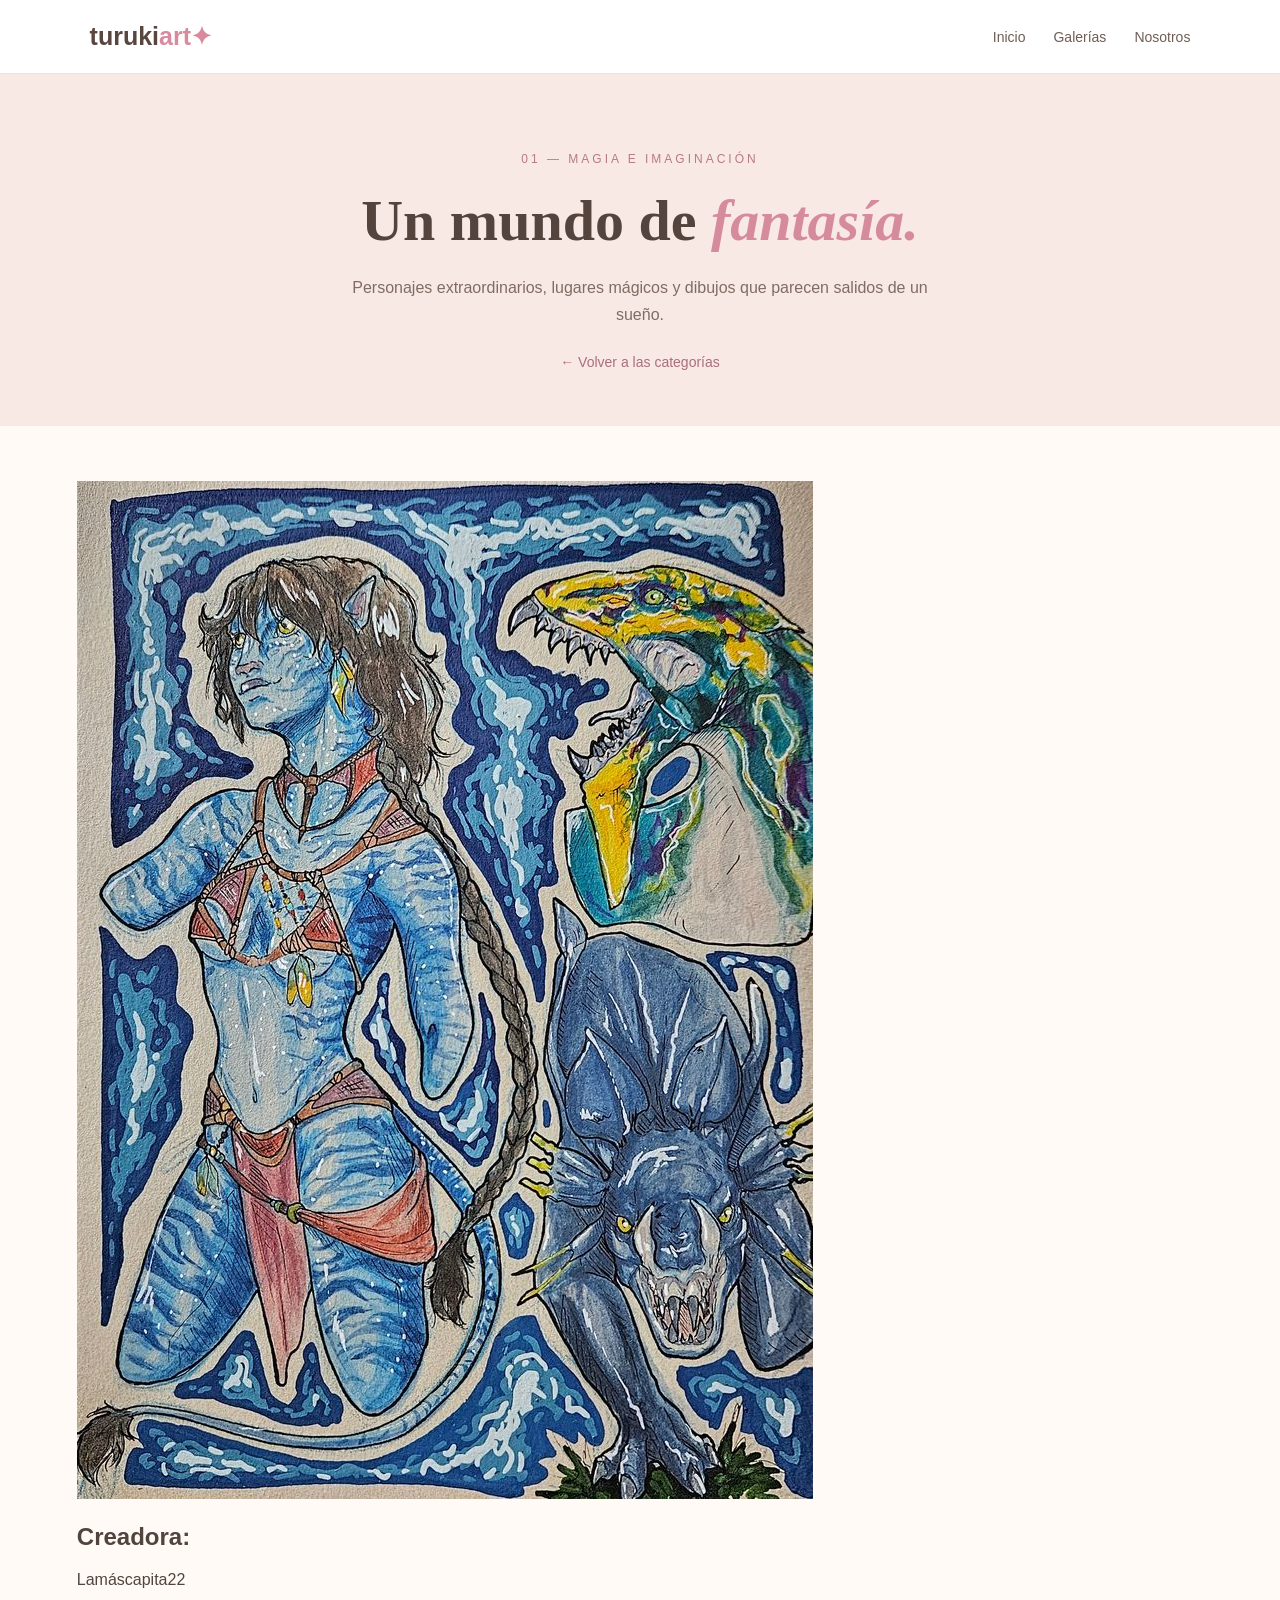
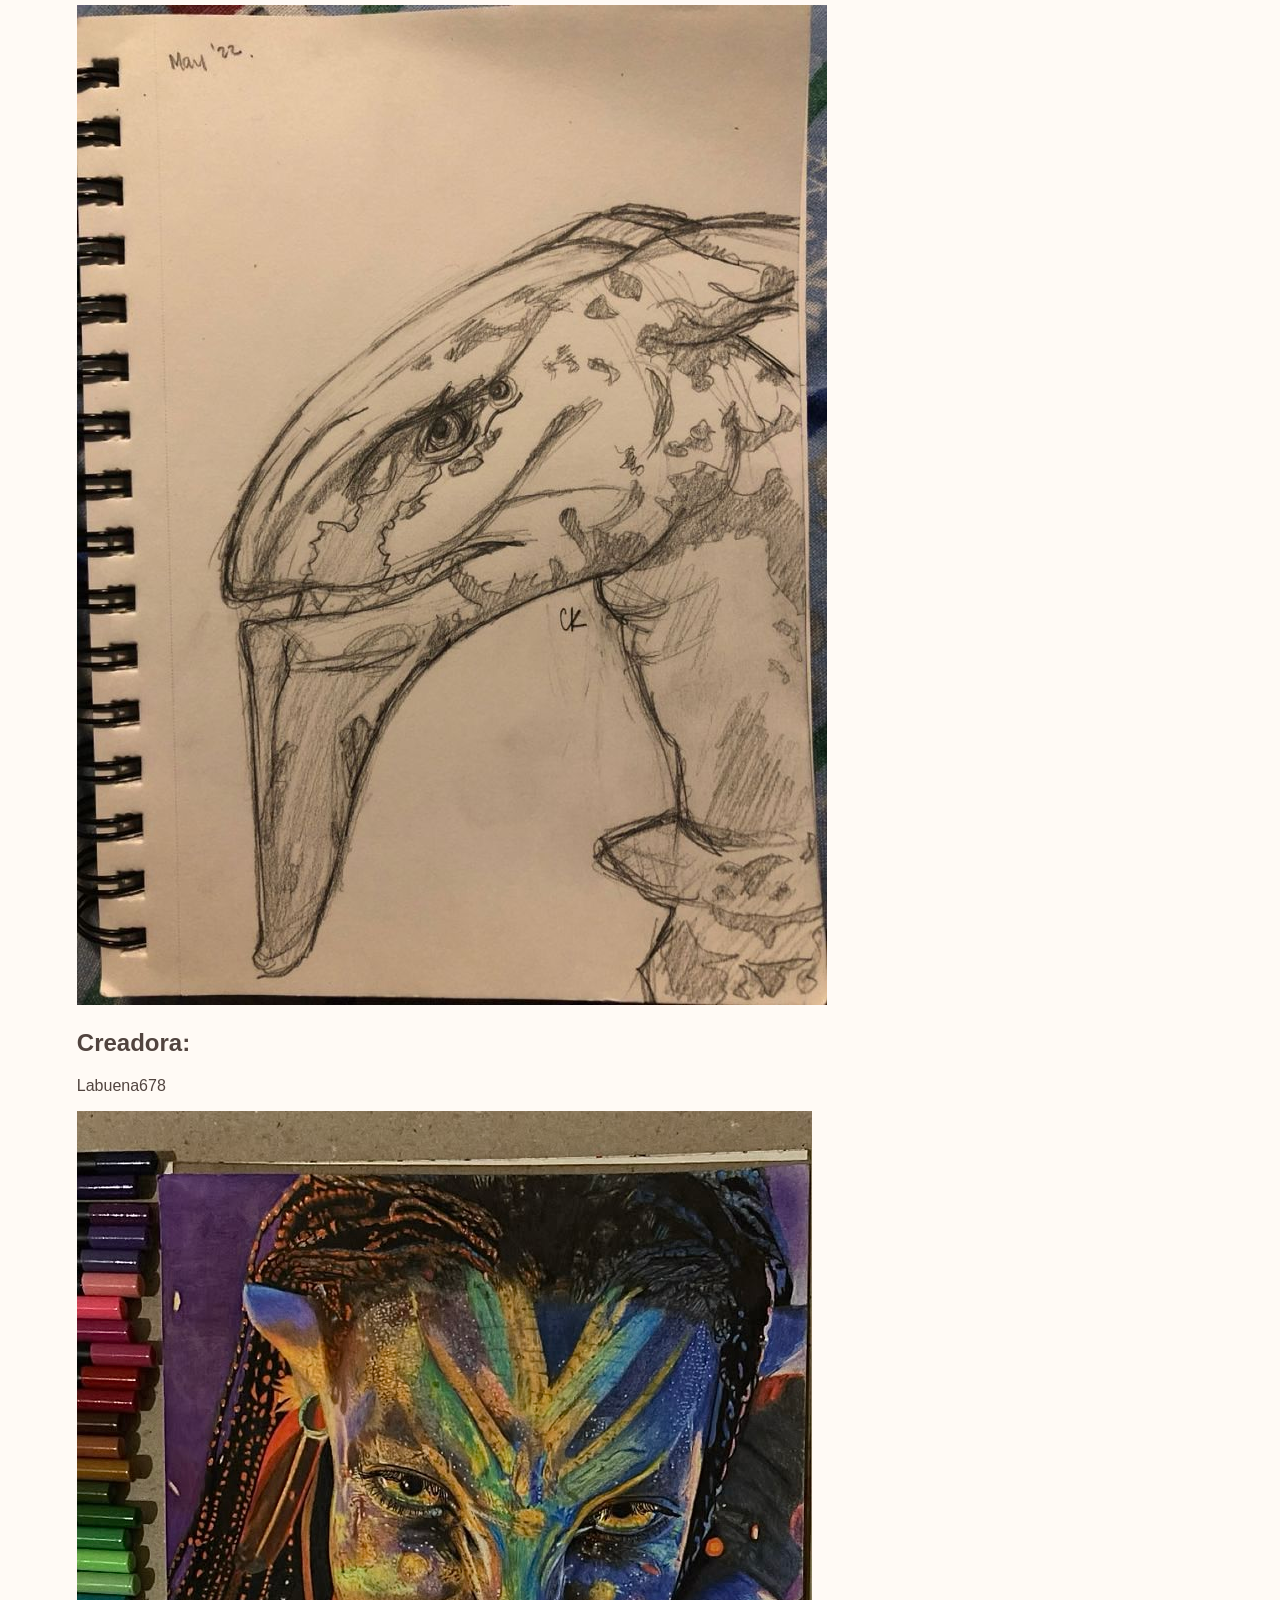
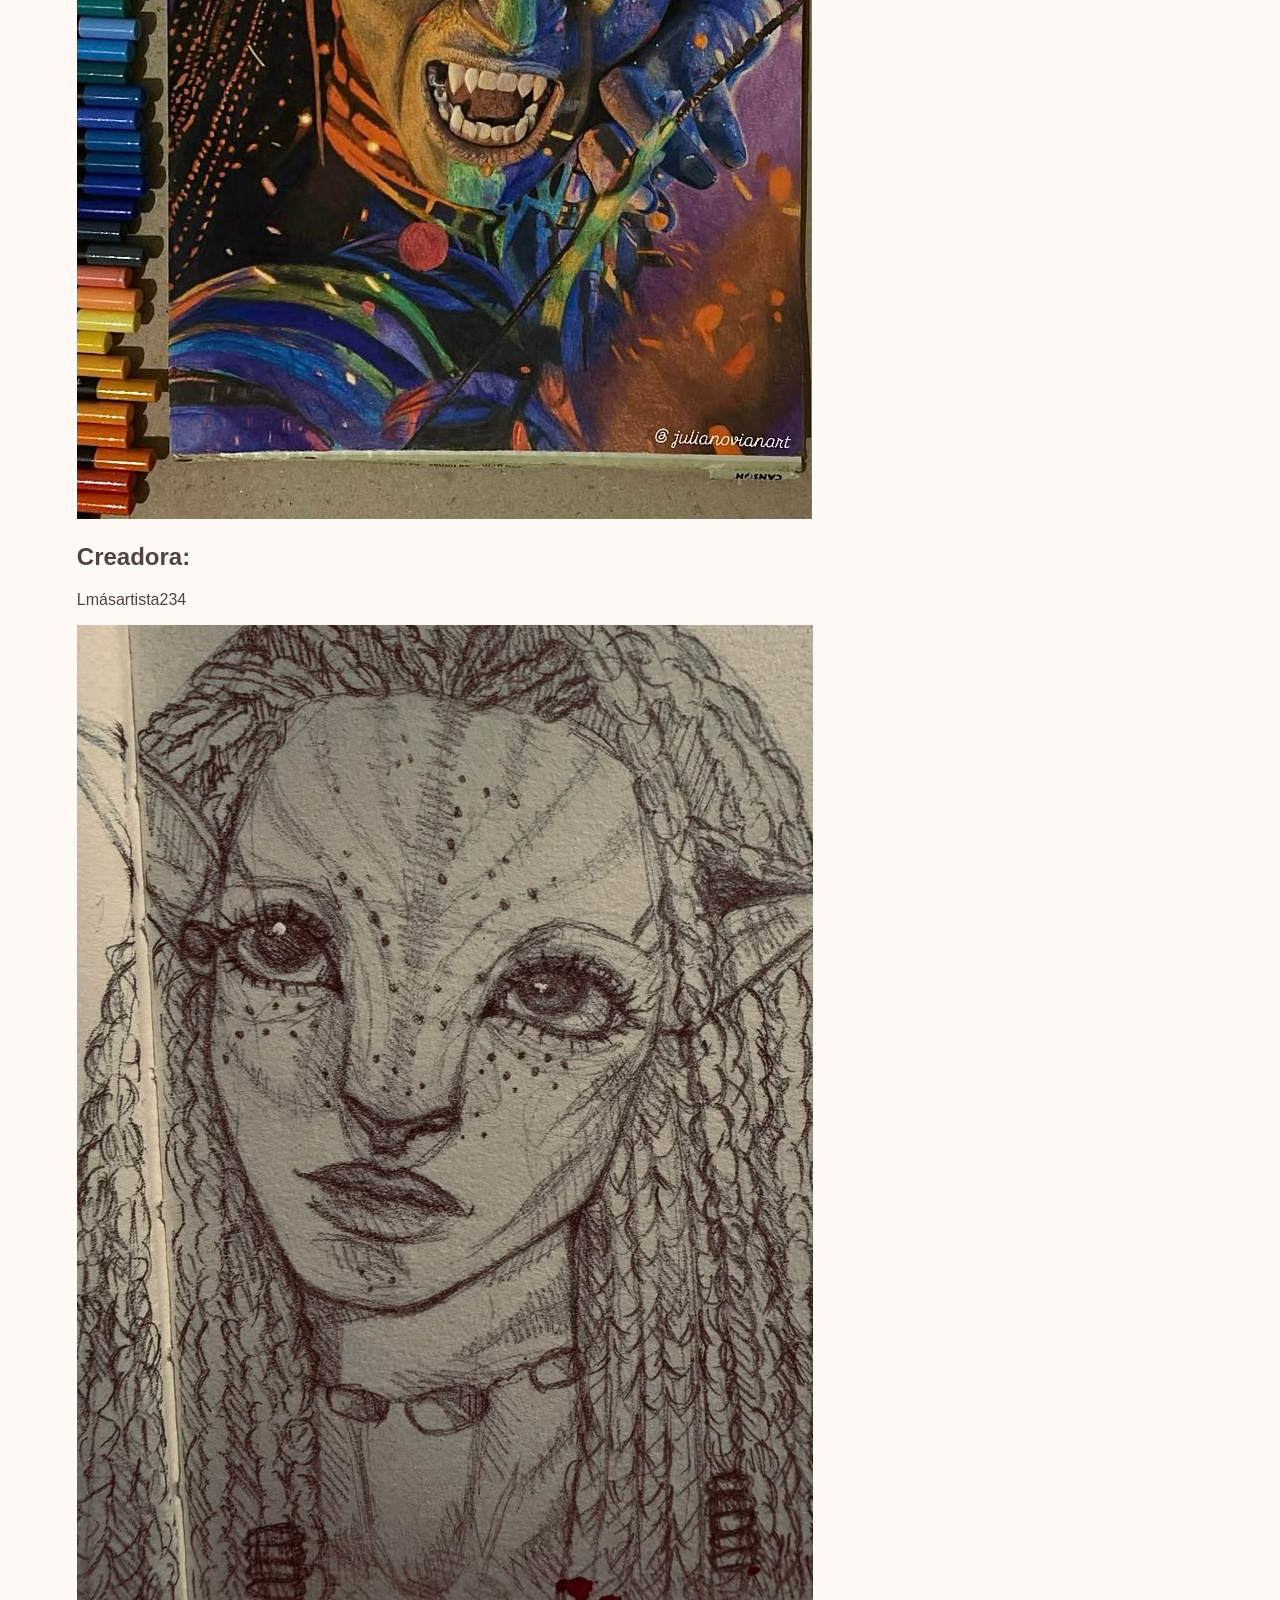
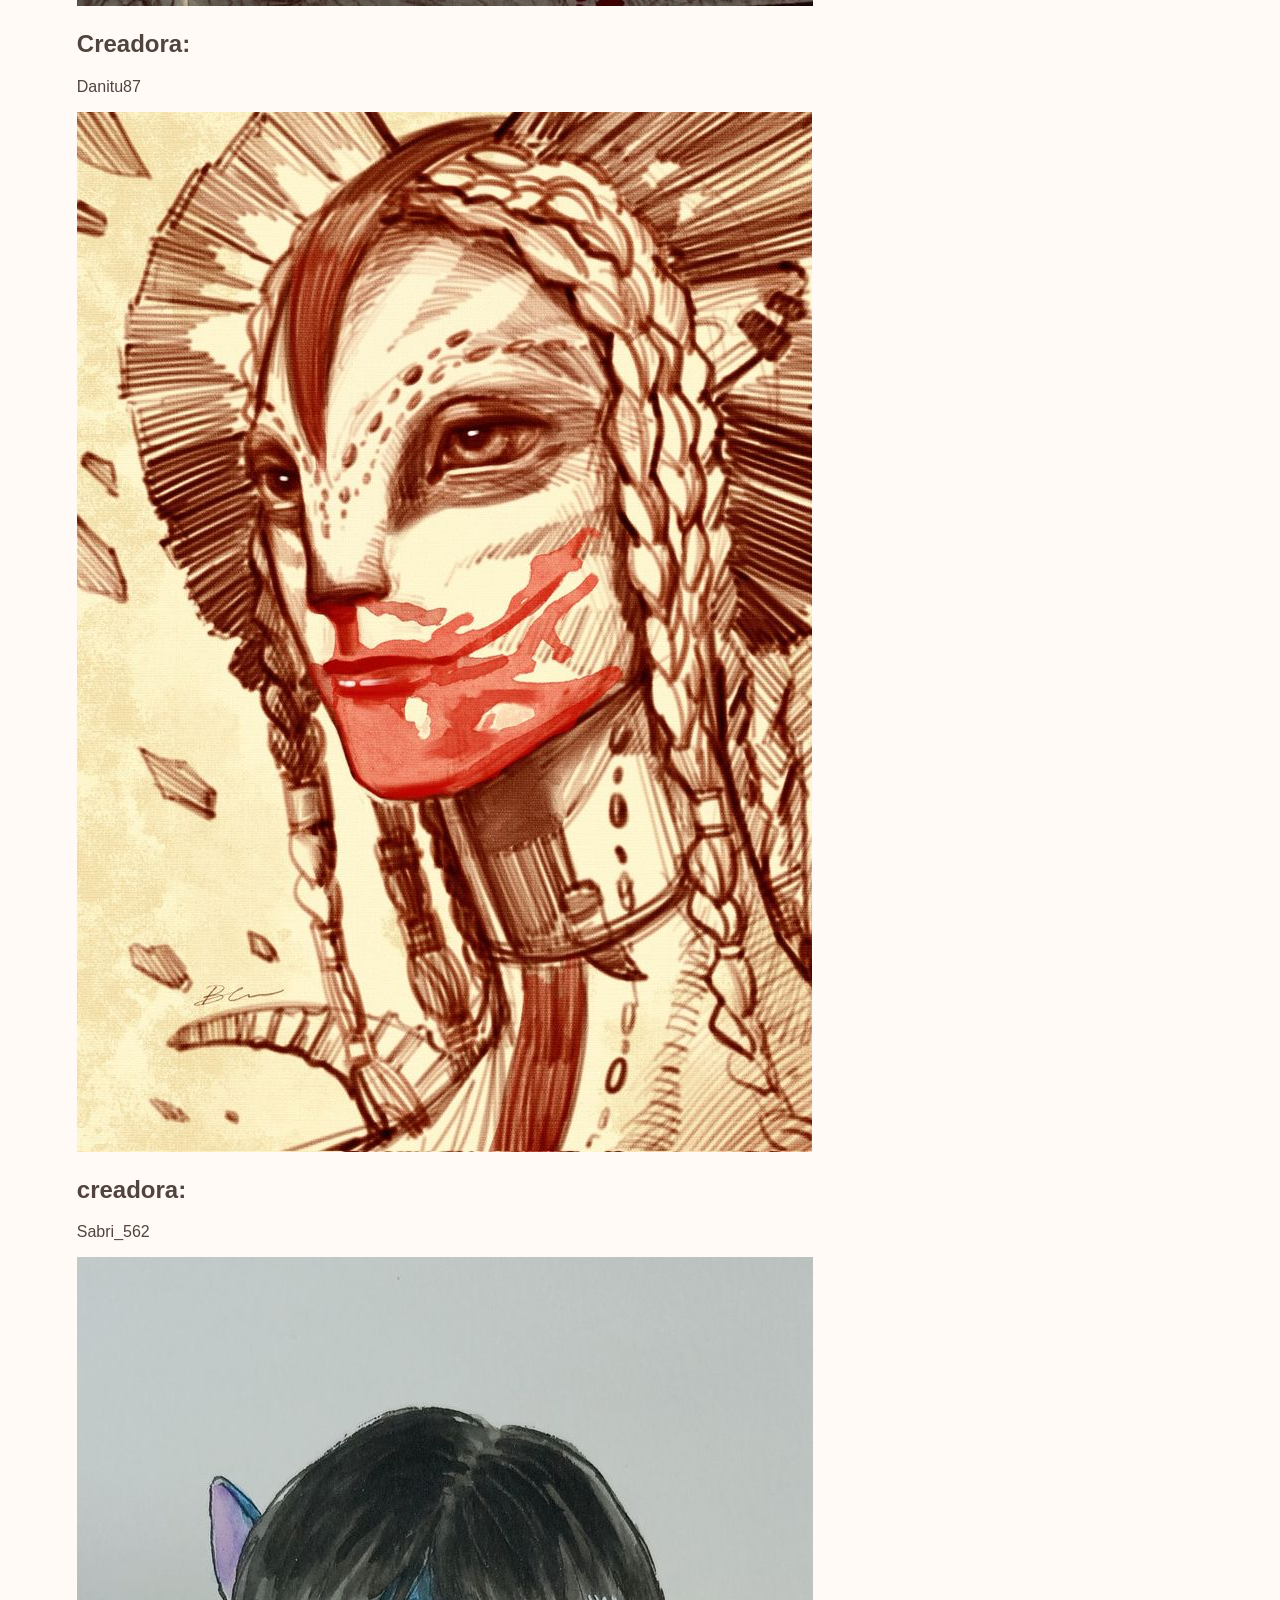
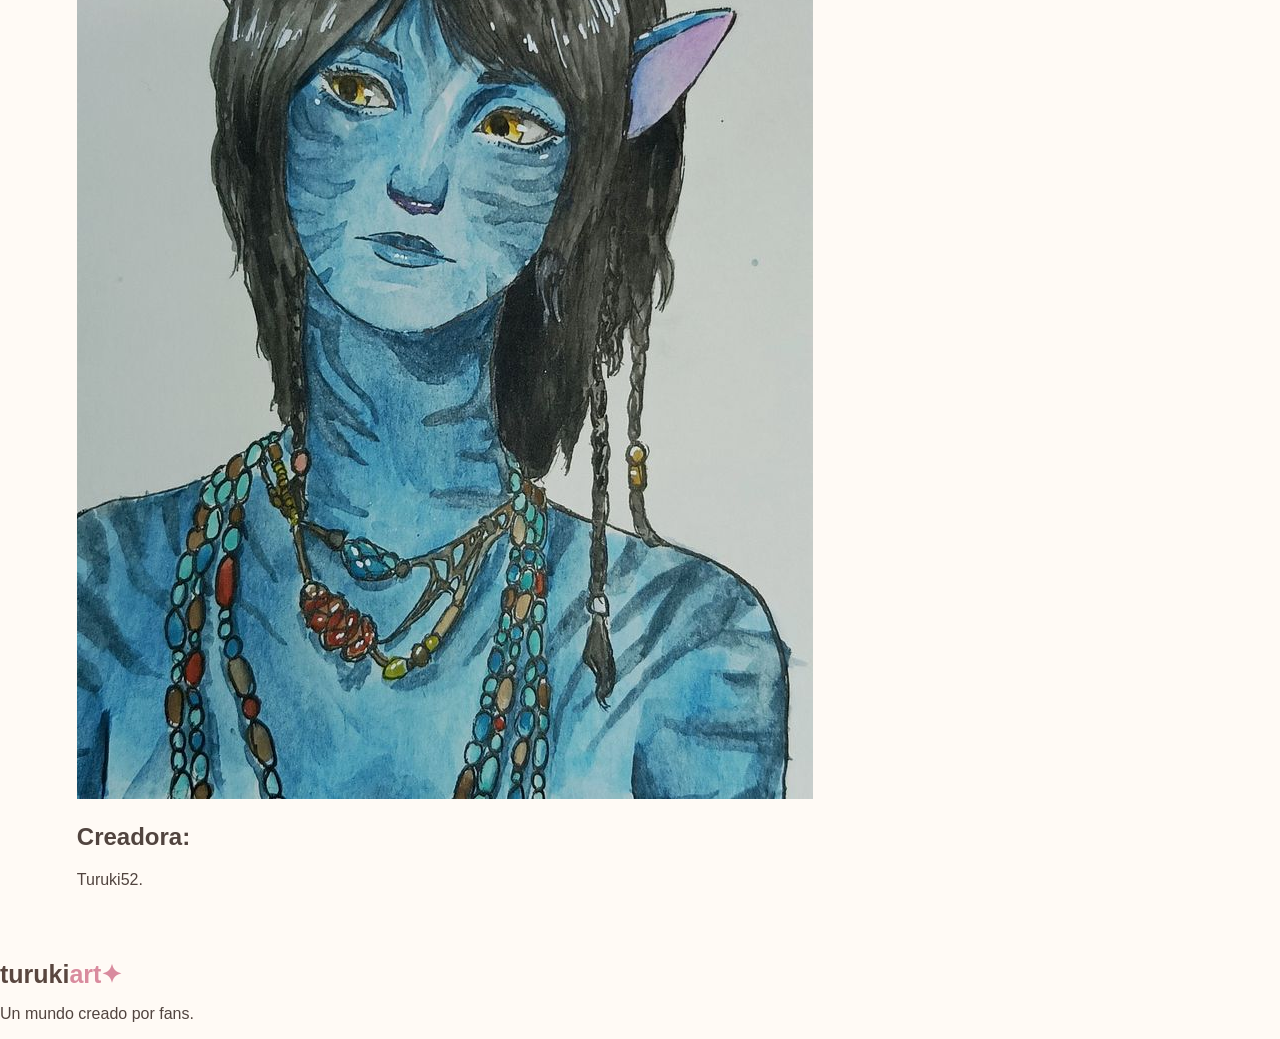
==== trabajo final/avatar.html @ a03d7daf "Add files via upload" ====
<!DOCTYPE html>
<html lang="es">
<head>
  <meta charset="UTF-8">
  <meta name="viewport" content="width=device-width, initial-scale=1.0">
  <title>Avatar | TurukiArt</title>
  <link rel="stylesheet" href="styli.css">
</head>
<body>
<header class="navbar">
  <a href="index.html" class="logo">turuki<span>art✦</span></a>
  <nav><a href="index.html">Inicio</a><a href="index.html#categorias">Galerías</a><a href="index.html#nosotros">Nosotros</a></nav>
</header>
<main>
  <section class="gallery-hero">
    <span class="tag">01 — MAGIA E IMAGINACIÓN</span>
    <h1>Un mundo de <span>fantasía.</span></h1>
    <p>Personajes extraordinarios, lugares mágicos y dibujos que parecen salidos de un sueño.</p>
    <a class="back-link" href="index.html#categorias">← Volver a las categorías</a>
  </section>
  <section class="section">
    <div class="gallery-grid">
      <article class="art-item"><img src="img/avatar1.jpg"><h2>Creadora:</h2><p>Lamáscapita22</p></div></article>
      <article class="art-item"><img src="img/avatar2.jpg" alt="Cielo estrellado"><div class="art-caption"><h2>Creadora:</h2><p>Labuena678</p></div></article>
      <article class="art-item"><img src="img/avatar4.jpg" alt="Nebulosa colorida"><div class="art-caption"><h2>Creadora:</h2><p>Lmásartista234</p></div></article>
      <article class="art-item"><img src="img/avatar3.jpg"><h2>Creadora:</h2><p>Danitu87</p></div></article>
      <article class="art-item"><img src="img/avatar6.jpg" alt="Paisaje nocturno"><div class="art-caption"><h2>creadora:</h2><p>Sabri_562</p></div></article>
      <article class="art-item"><img src="img/avatar5.jpg" alt="Cielo nocturno"><div class="art-caption"><h2>Creadora:</h2><p>Turuki52.</p></div></article>
    </div>
  </section>
</main>
<footer><a href="index.html" class="logo">turuki<span>art✦</span></a><p>Un mundo creado por fans.</p></footer>
</body>
</html>
---- trabajo final/styli.css ----
/* =================================
   SUBPÁGINAS - TURUKIART
   Estilo Pinterest / Galería
================================= */

body:has(.gallery-hero) {
    margin: 0;
    background: #fffaf5;
    color: #51443f;
    font-family: Arial, sans-serif;
}

/* BARRA DE NAVEGACIÓN */

.navbar {
    display: flex;
    justify-content: space-between;
    align-items: center;
    padding: 22px 7%;
    background: #fff;
    border-bottom: 1px solid #f0e5dc;
}

.navbar .logo,
footer .logo {
    color: #59463f;
    font-size: 25px;
    font-weight: bold;
    text-decoration: none;
}

.navbar .logo span,
footer .logo span {
    color: #d98b9e;
}

.navbar nav {
    display: flex;
    gap: 28px;
}

.navbar nav a {
    color: #705d55;
    text-decoration: none;
    font-size: 14px;
    transition: color .3s;
}

.navbar nav a:hover {
    color: #d98b9e;
}

/* PRESENTACIÓN DE LA CATEGORÍA */

.gallery-hero {
    padding: 75px 8% 55px;
    text-align: center;
    background: #f8e9e5;
}

.gallery-hero .tag {
    color: #b77b83;
    font-size: 12px;
    letter-spacing: 3px;
}

.gallery-hero h1 {
    color: #55433d;
    font-family: Georgia, serif;
    font-size: clamp(35px, 5vw, 58px);
    margin: 20px 0;
}

.gallery-hero h1 span {
    color: #d58b9c;
    font-style: italic;
}

.gallery-hero p {
    max-width: 600px;
    margin: 0 auto 25px;
    color: #806c64;
    line-height: 1.7;
}

.back-link {
    display: inline-block;
    color: #a96f7b;
    text-decoration: none;
    font-size: 14px;
}

.back-link:hover {
    text-decoration: underline;
}

/* SECCIÓN DE DIBUJOS */

.section {
    padding: 55px 6%;
}
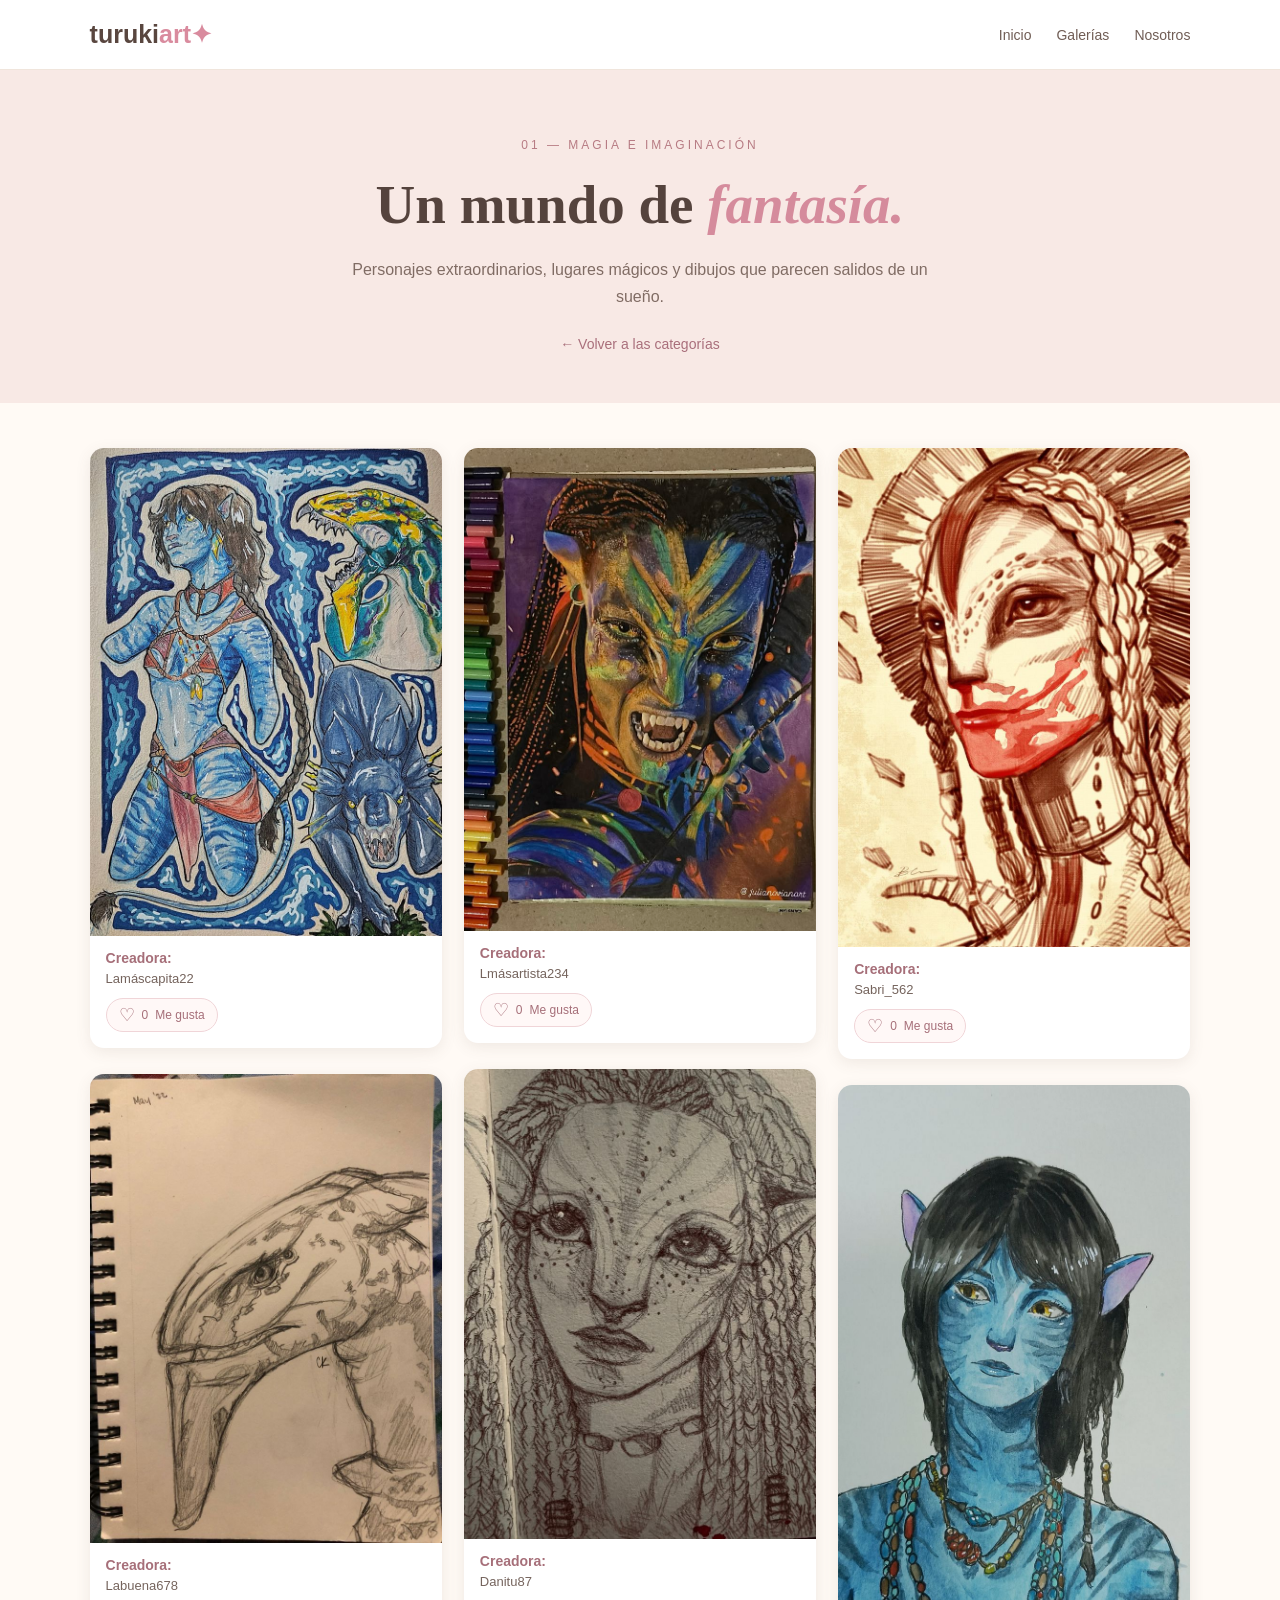
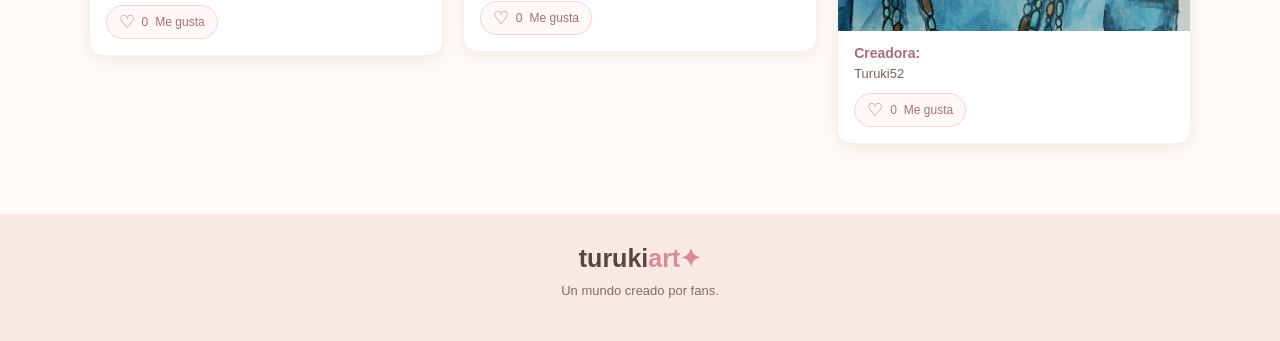
==== commit 070f11c8: "Add files via upload" ====
--- a/trabajo final/avatar.html
+++ b/trabajo final/avatar.html
@@ -1,34 +1,142 @@
+
 <!DOCTYPE html>
 <html lang="es">
 <head>
-  <meta charset="UTF-8">
-  <meta name="viewport" content="width=device-width, initial-scale=1.0">
-  <title>Avatar | TurukiArt</title>
-  <link rel="stylesheet" href="styli.css">
+    <meta charset="UTF-8">
+    <meta name="viewport" content="width=device-width, initial-scale=1.0">
+    <title>Avatar | TurukiArt</title>
+    <link rel="stylesheet" href="styli.css">
 </head>
+
 <body>
+
 <header class="navbar">
-  <a href="index.html" class="logo">turuki<span>art✦</span></a>
-  <nav><a href="index.html">Inicio</a><a href="index.html#categorias">Galerías</a><a href="index.html#nosotros">Nosotros</a></nav>
+    <a href="index.html" class="logo">turuki<span>art✦</span></a>
+
+    <nav>
+        <a href="index.html">Inicio</a>
+        <a href="index.html#galerias">Galerías</a>
+        <a href="index.html#sobre">Nosotros</a>
+    </nav>
 </header>
+
 <main>
-  <section class="gallery-hero">
-    <span class="tag">01 — MAGIA E IMAGINACIÓN</span>
-    <h1>Un mundo de <span>fantasía.</span></h1>
-    <p>Personajes extraordinarios, lugares mágicos y dibujos que parecen salidos de un sueño.</p>
-    <a class="back-link" href="index.html#categorias">← Volver a las categorías</a>
-  </section>
-  <section class="section">
-    <div class="gallery-grid">
-      <article class="art-item"><img src="img/avatar1.jpg"><h2>Creadora:</h2><p>Lamáscapita22</p></div></article>
-      <article class="art-item"><img src="img/avatar2.jpg" alt="Cielo estrellado"><div class="art-caption"><h2>Creadora:</h2><p>Labuena678</p></div></article>
-      <article class="art-item"><img src="img/avatar4.jpg" alt="Nebulosa colorida"><div class="art-caption"><h2>Creadora:</h2><p>Lmásartista234</p></div></article>
-      <article class="art-item"><img src="img/avatar3.jpg"><h2>Creadora:</h2><p>Danitu87</p></div></article>
-      <article class="art-item"><img src="img/avatar6.jpg" alt="Paisaje nocturno"><div class="art-caption"><h2>creadora:</h2><p>Sabri_562</p></div></article>
-      <article class="art-item"><img src="img/avatar5.jpg" alt="Cielo nocturno"><div class="art-caption"><h2>Creadora:</h2><p>Turuki52.</p></div></article>
-    </div>
-  </section>
+
+    <section class="gallery-hero">
+        <span class="tag">01 — MAGIA E IMAGINACIÓN</span>
+        <h1>Un mundo de <span>fantasía.</span></h1>
+        <p>Personajes extraordinarios, lugares mágicos y dibujos que parecen salidos de un sueño.</p>
+        <a class="back-link" href="index.html#galerias">← Volver a las categorías</a>
+    </section>
+
+    <section class="section">
+
+        <div class="gallery-grid">
+
+            <article class="art-item">
+                <img src="img/avatar1.jpg" alt="Dibujo de Avatar">
+                <div class="art-caption">
+                    <h2>Creadora:</h2>
+                    <p>Lamáscapita22</p>
+                    <button class="like-button" type="button" aria-pressed="false">
+                        <span class="heart">♡</span>
+                        <span class="like-count">0</span>
+                        <span>Me gusta</span>
+                    </button>
+                </div>
+            </article>
+
+            <article class="art-item">
+                <img src="img/avatar2.jpg" alt="Dibujo de Avatar">
+                <div class="art-caption">
+                    <h2>Creadora:</h2>
+                    <p>Labuena678</p>
+                    <button class="like-button" type="button" aria-pressed="false">
+                        <span class="heart">♡</span>
+                        <span class="like-count">0</span>
+                        <span>Me gusta</span>
+                    </button>
+                </div>
+            </article>
+
+            <article class="art-item">
+                <img src="img/avatar4.jpg" alt="Dibujo de Avatar">
+                <div class="art-caption">
+                    <h2>Creadora:</h2>
+                    <p>Lmásartista234</p>
+                    <button class="like-button" type="button" aria-pressed="false">
+                        <span class="heart">♡</span>
+                        <span class="like-count">0</span>
+                        <span>Me gusta</span>
+                    </button>
+                </div>
+            </article>
+
+            <article class="art-item">
+                <img src="img/avatar3.jpg" alt="Dibujo de Avatar">
+                <div class="art-caption">
+                    <h2>Creadora:</h2>
+                    <p>Danitu87</p>
+                    <button class="like-button" type="button" aria-pressed="false">
+                        <span class="heart">♡</span>
+                        <span class="like-count">0</span>
+                        <span>Me gusta</span>
+                    </button>
+                </div>
+            </article>
+
+            <article class="art-item">
+                <img src="img/avatar6.jpg" alt="Dibujo de Avatar">
+                <div class="art-caption">
+                    <h2>Creadora:</h2>
+                    <p>Sabri_562</p>
+                    <button class="like-button" type="button" aria-pressed="false">
+                        <span class="heart">♡</span>
+                        <span class="like-count">0</span>
+                        <span>Me gusta</span>
+                    </button>
+                </div>
+            </article>
+
+            <article class="art-item">
+                <img src="img/avatar5.jpg" alt="Dibujo de Avatar">
+                <div class="art-caption">
+                    <h2>Creadora:</h2>
+                    <p>Turuki52</p>
+                    <button class="like-button" type="button" aria-pressed="false">
+                        <span class="heart">♡</span>
+                        <span class="like-count">0</span>
+                        <span>Me gusta</span>
+                    </button>
+                </div>
+            </article>
+
+        </div>
+    </section>
+
 </main>
-<footer><a href="index.html" class="logo">turuki<span>art✦</span></a><p>Un mundo creado por fans.</p></footer>
+
+<footer>
+    <a href="index.html" class="logo">turuki<span>art✦</span></a>
+    <p>Un mundo creado por fans.</p>
+</footer>
+
+<script>
+    document.querySelectorAll(".like-button").forEach(function(button) {
+        button.addEventListener("click", function() {
+            const liked = button.getAttribute("aria-pressed") === "true";
+            const heart = button.querySelector(".heart");
+            const count = button.querySelector(".like-count");
+
+            button.setAttribute("aria-pressed", !liked);
+            heart.textContent = liked ? "♡" : "♥";
+            count.textContent = liked ? "0" : "1";
+            button.classList.toggle("liked", !liked);
+        });
+    });
+</script>
+
 </body>
-</html>+</html>
+
+
--- a/trabajo final/styli.css
+++ b/trabajo final/styli.css
@@ -1,60 +1,61 @@
 
-/* =================================
-   SUBPÁGINAS - TURUKIART
-   Estilo Pinterest / Galería
-================================= */
-
-body:has(.gallery-hero) {
+/* =====================================
+   TURUKIART — GALERÍA AVATAR
+   Estilo scrapbook y Pinterest
+===================================== */
+
+* {
+    box-sizing: border-box;
+}
+
+body {
     margin: 0;
     background: #fffaf5;
     color: #51443f;
     font-family: Arial, sans-serif;
 }
 
-/* BARRA DE NAVEGACIÓN */
+/* NAVEGACIÓN */
 
 .navbar {
     display: flex;
     justify-content: space-between;
     align-items: center;
-    padding: 22px 7%;
+    padding: 20px 7%;
     background: #fff;
     border-bottom: 1px solid #f0e5dc;
 }
 
-.navbar .logo,
-footer .logo {
+.logo {
     color: #59463f;
     font-size: 25px;
     font-weight: bold;
     text-decoration: none;
 }
 
-.navbar .logo span,
-footer .logo span {
+.logo span {
     color: #d98b9e;
 }
 
 .navbar nav {
     display: flex;
-    gap: 28px;
+    gap: 25px;
 }
 
 .navbar nav a {
     color: #705d55;
     text-decoration: none;
     font-size: 14px;
-    transition: color .3s;
 }
 
 .navbar nav a:hover {
     color: #d98b9e;
 }
 
-/* PRESENTACIÓN DE LA CATEGORÍA */
+/* ENCABEZADO */
 
 .gallery-hero {
-    padding: 75px 8% 55px;
+    padding: 65px 8% 50px;
     text-align: center;
     background: #f8e9e5;
 }
@@ -68,7 +69,7 @@
 .gallery-hero h1 {
     color: #55433d;
     font-family: Georgia, serif;
-    font-size: clamp(35px, 5vw, 58px);
+    font-size: clamp(35px, 5vw, 55px);
     margin: 20px 0;
 }
 
@@ -85,19 +86,146 @@
 }
 
 .back-link {
-    display: inline-block;
     color: #a96f7b;
     text-decoration: none;
     font-size: 14px;
 }
 
-.back-link:hover {
-    text-decoration: underline;
-}
-
-/* SECCIÓN DE DIBUJOS */
+/* GALERÍA */
 
 .section {
-    padding: 55px 6%;
-}
-
+    padding: 45px 7%;
+}
+
+.gallery-grid {
+    columns: 3 220px;
+    column-gap: 22px;
+    width: 100%;
+}
+
+.art-item {
+    display: inline-block;
+    width: 100%;
+    margin: 0 0 22px;
+    background: #fff;
+    border-radius: 14px;
+    overflow: hidden;
+    break-inside: avoid;
+    box-shadow: 0 4px 15px rgba(100, 75, 65, .10);
+    transition: transform .25s, box-shadow .25s;
+}
+
+.art-item:hover {
+    transform: translateY(-4px);
+    box-shadow: 0 8px 20px rgba(100, 75, 65, .15);
+}
+
+/* IMÁGENES */
+
+.art-item img {
+    display: block;
+    width: 100%;
+    height: auto;
+    object-fit: contain;
+}
+
+/* INFORMACIÓN */
+
+.art-caption {
+    padding: 14px 16px 16px;
+}
+
+.art-caption h2 {
+    color: #a66f79;
+    font-size: 14px;
+    margin: 0 0 5px;
+}
+
+.art-caption p {
+    color: #75645d;
+    font-size: 13px;
+    margin: 0 0 12px;
+}
+
+/* BOTÓN ME GUSTA */
+
+.like-button {
+    display: inline-flex;
+    align-items: center;
+    gap: 7px;
+    padding: 7px 12px;
+    border: 1px solid #f0d5d8;
+    border-radius: 20px;
+    background: #fff8f7;
+    color: #a66f79;
+    font-size: 12px;
+    cursor: pointer;
+    transition: .2s;
+}
+
+.like-button:hover {
+    background: #fbe9eb;
+}
+
+.like-button .heart {
+    font-size: 18px;
+    line-height: 1;
+}
+
+.like-button.liked {
+    background: #f9e1e5;
+    color: #c75f78;
+    border-color: #e9b9c4;
+}
+
+/* PIE DE PÁGINA */
+
+footer {
+    padding: 30px 7%;
+    text-align: center;
+    background: #f8e9e5;
+}
+
+footer p {
+    color: #806c64;
+    font-size: 13px;
+    margin-top: 10px;
+}
+
+/* TABLET */
+
+@media (max-width: 850px) {
+    .gallery-grid {
+        columns: 2 200px;
+    }
+}
+
+/* CELULAR */
+
+@media (max-width: 550px) {
+    .navbar {
+        flex-direction: column;
+        gap: 17px;
+    }
+
+    .navbar nav {
+        gap: 15px;
+    }
+
+    .gallery-hero {
+        padding: 45px 6%;
+    }
+
+    .section {
+        padding: 30px 5%;
+    }
+
+    .gallery-grid {
+        columns: 2 130px;
+        column-gap: 12px;
+    }
+
+    .art-item {
+        margin-bottom: 14px;
+    }
+}
